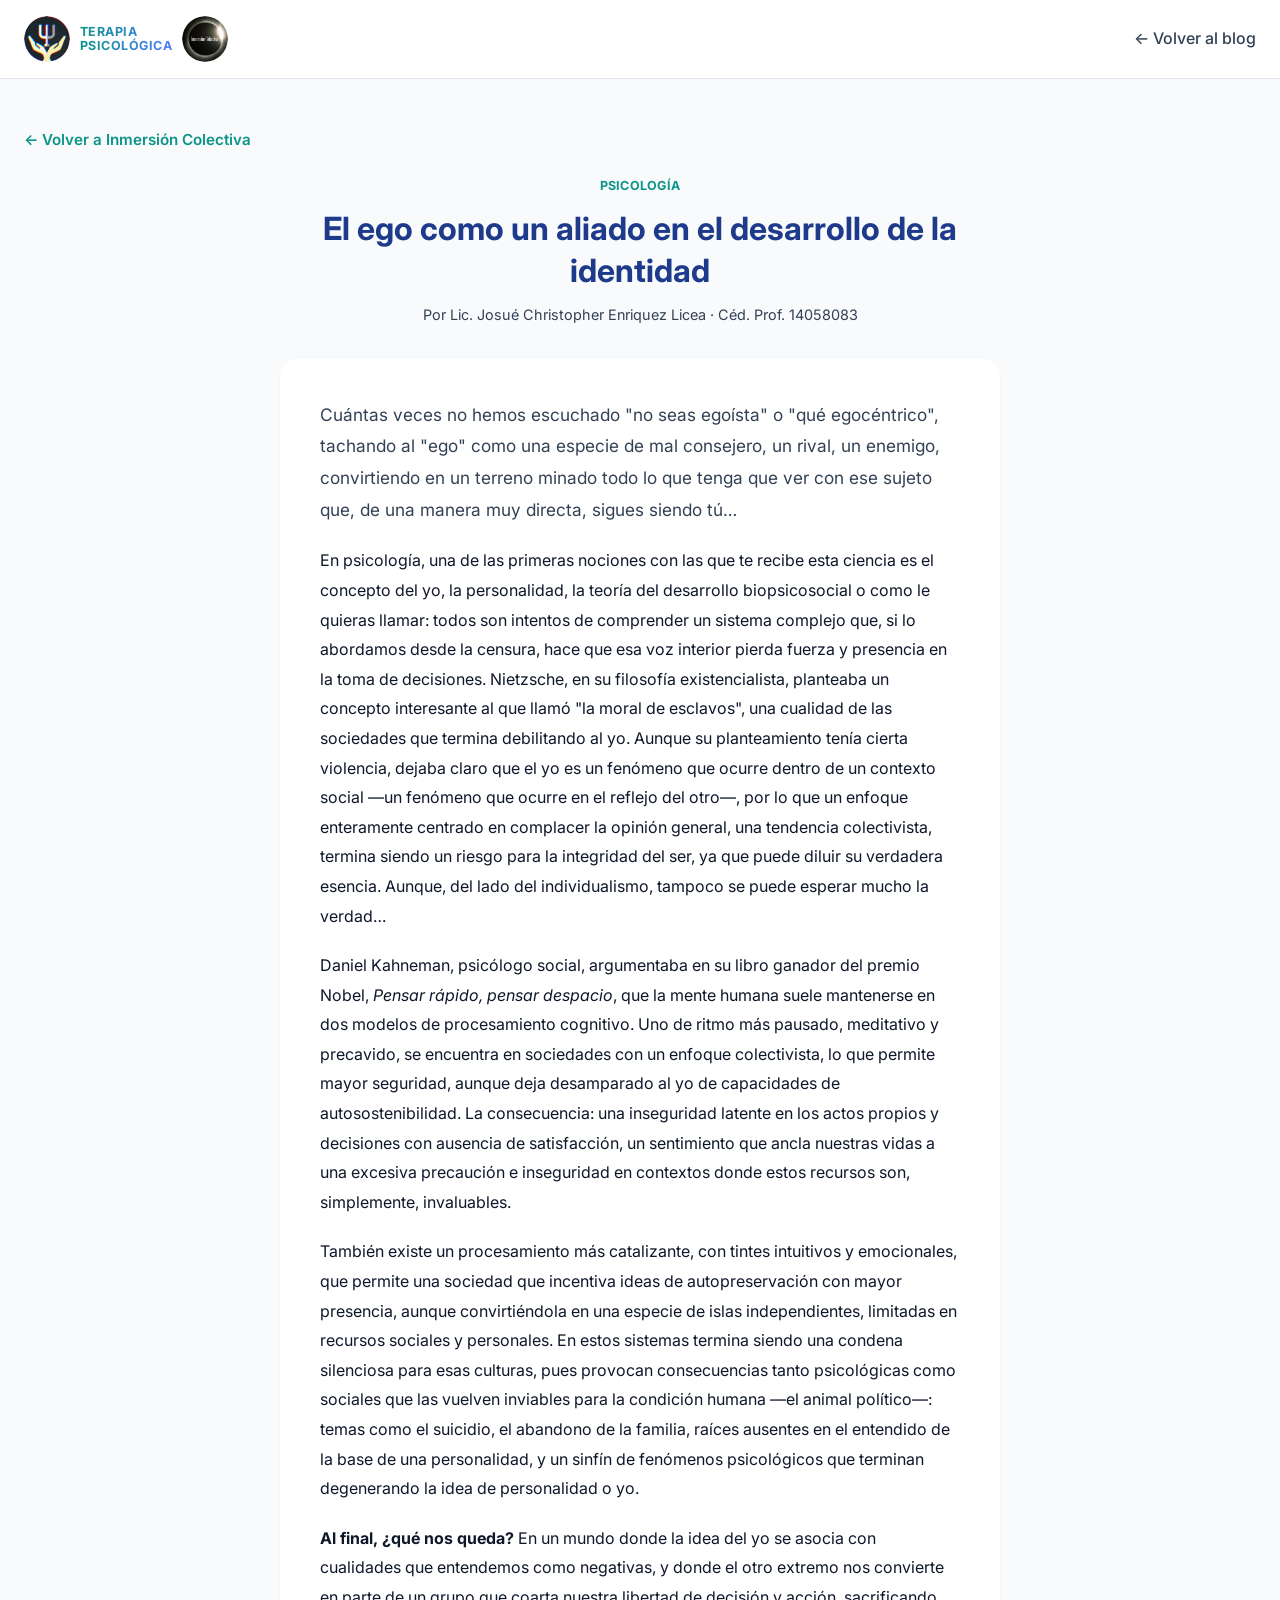
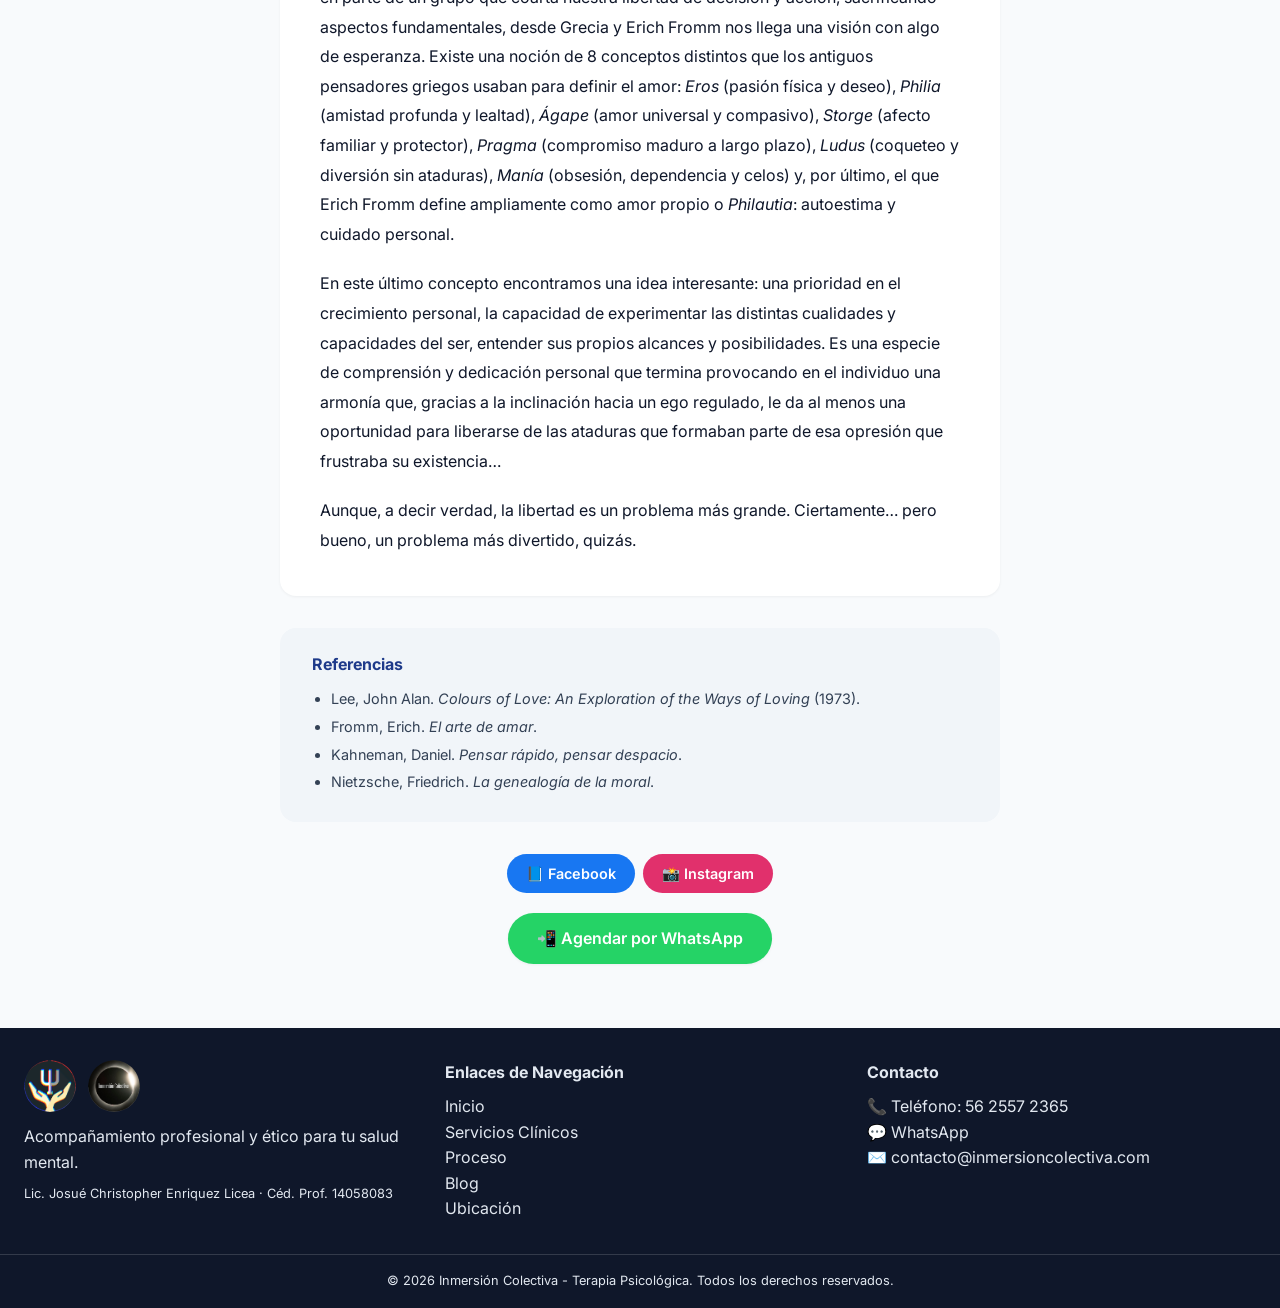
==== blog/el-ego-como-aliado-en-la-identidad.html @ 31e8c6cd "Blog: primer articulo y redes sociales (Instagram, Facebook)" ====
<!DOCTYPE html>
<html lang="es">
<head>
  <meta charset="UTF-8">
  <meta name="viewport" content="width=device-width, initial-scale=1.0, viewport-fit=cover">

  <script>
  (function () {
      try {
          var KEY = "ic_theme";
          var ORDER = ["light", "dark", "auto"];
          var stored = localStorage.getItem(KEY);
          var pref = ORDER.indexOf(stored) !== -1 ? stored : "auto";
          var effective = pref === "auto"
              ? (window.matchMedia && window.matchMedia("(prefers-color-scheme: light)").matches ? "light" : "dark")
              : pref;
          document.documentElement.setAttribute("data-theme", effective);
          document.documentElement.setAttribute("data-theme-pref", pref);
      } catch (e) { /* almacenamiento no disponible: se queda con el claro por defecto */ }
  })();
  </script>

  <title>El ego como un aliado en el desarrollo de la identidad | Inmersión Colectiva</title>
  <link rel="icon" href="/favicon.ico" sizes="any">
  <link rel="icon" type="image/png" sizes="16x16" href="../assets/img/favicon-16x16.png">
  <link rel="icon" type="image/png" sizes="32x32" href="../assets/img/favicon-32x32.png">
  <link rel="icon" type="image/png" sizes="48x48" href="../assets/img/favicon-48x48.png">
  <link rel="apple-touch-icon" sizes="180x180" href="../assets/img/apple-touch-icon.png">
  <meta name="description" content="El ego como un aliado en el desarrollo de la identidad: un recorrido por Nietzsche, Kahneman y Erich Fromm sobre el equilibrio entre el yo y el otro, por Lic. Josué Christopher Enriquez Licea.">
  <meta name="keywords" content="psicologia, ego, identidad, salud mental, Inmersion Colectiva, Tultitlan">
  <meta name="author" content="Lic. Josué Christopher Enriquez Licea">

  <link rel="preconnect" href="https://fonts.googleapis.com">
  <link rel="preconnect" href="https://fonts.gstatic.com" crossorigin>
  <link href="https://fonts.googleapis.com/css2?family=Inter:opsz,wght@14..32,300;14..32,400;14..32,600;14..32,700;14..32,800&display=swap" rel="stylesheet">

  <link rel="stylesheet" href="../assets/css/style.css">
</head>
<body>

  <header class="landing-header">
    <div class="container header-flex">
      <div class="logo-container">
        <img src="../assets/img/logo-terapia-psicologica.png" alt="Inmersión Colectiva" class="logo-icon logo-icon-hands">
        <span class="logo-text-terapia">TERAPIA<br>PSICOLÓGICA</span>
        <img src="../assets/img/logo-inmersion-colectiva.png" alt="Inmersión Colectiva" class="logo-icon logo-icon-eclipse">
      </div>
      <nav>
        <ul class="nav-links" style="position:static; flex-direction:row; background:transparent; box-shadow:none; padding:0;">
          <li><a href="../index.html#blog" class="nav-link">← Volver al blog</a></li>
        </ul>
      </nav>
    </div>
  </header>

  <main>
    <section class="article-section">
      <div class="container">
        <a href="../index.html#blog" class="article-back">← Volver a Inmersión Colectiva</a>

        <div class="article-header">
          <span class="blog-card-tag">Psicología</span>
          <h1>El ego como un aliado en el desarrollo de la identidad</h1>
          <p class="article-meta">Por Lic. Josué Christopher Enriquez Licea · Céd. Prof. 14058083</p>
        </div>

        <div class="article-body">
          <p class="article-lead">Cuántas veces no hemos escuchado "no seas egoísta" o "qué egocéntrico", tachando al "ego" como una especie de mal consejero, un rival, un enemigo, convirtiendo en un terreno minado todo lo que tenga que ver con ese sujeto que, de una manera muy directa, sigues siendo tú…</p>

          <p>En psicología, una de las primeras nociones con las que te recibe esta ciencia es el concepto del yo, la personalidad, la teoría del desarrollo biopsicosocial o como le quieras llamar: todos son intentos de comprender un sistema complejo que, si lo abordamos desde la censura, hace que esa voz interior pierda fuerza y presencia en la toma de decisiones. Nietzsche, en su filosofía existencialista, planteaba un concepto interesante al que llamó "la moral de esclavos", una cualidad de las sociedades que termina debilitando al yo. Aunque su planteamiento tenía cierta violencia, dejaba claro que el yo es un fenómeno que ocurre dentro de un contexto social —un fenómeno que ocurre en el reflejo del otro—, por lo que un enfoque enteramente centrado en complacer la opinión general, una tendencia colectivista, termina siendo un riesgo para la integridad del ser, ya que puede diluir su verdadera esencia. Aunque, del lado del individualismo, tampoco se puede esperar mucho la verdad…</p>

          <p>Daniel Kahneman, psicólogo social, argumentaba en su libro ganador del premio Nobel, <em>Pensar rápido, pensar despacio</em>, que la mente humana suele mantenerse en dos modelos de procesamiento cognitivo. Uno de ritmo más pausado, meditativo y precavido, se encuentra en sociedades con un enfoque colectivista, lo que permite mayor seguridad, aunque deja desamparado al yo de capacidades de autosostenibilidad. La consecuencia: una inseguridad latente en los actos propios y decisiones con ausencia de satisfacción, un sentimiento que ancla nuestras vidas a una excesiva precaución e inseguridad en contextos donde estos recursos son, simplemente, invaluables.</p>

          <p>También existe un procesamiento más catalizante, con tintes intuitivos y emocionales, que permite una sociedad que incentiva ideas de autopreservación con mayor presencia, aunque convirtiéndola en una especie de islas independientes, limitadas en recursos sociales y personales. En estos sistemas termina siendo una condena silenciosa para esas culturas, pues provocan consecuencias tanto psicológicas como sociales que las vuelven inviables para la condición humana —el animal político—: temas como el suicidio, el abandono de la familia, raíces ausentes en el entendido de la base de una personalidad, y un sinfín de fenómenos psicológicos que terminan degenerando la idea de personalidad o yo.</p>

          <p><strong>Al final, ¿qué nos queda?</strong> En un mundo donde la idea del yo se asocia con cualidades que entendemos como negativas, y donde el otro extremo nos convierte en parte de un grupo que coarta nuestra libertad de decisión y acción, sacrificando aspectos fundamentales, desde Grecia y Erich Fromm nos llega una visión con algo de esperanza. Existe una noción de 8 conceptos distintos que los antiguos pensadores griegos usaban para definir el amor: <em>Eros</em> (pasión física y deseo), <em>Philia</em> (amistad profunda y lealtad), <em>Ágape</em> (amor universal y compasivo), <em>Storge</em> (afecto familiar y protector), <em>Pragma</em> (compromiso maduro a largo plazo), <em>Ludus</em> (coqueteo y diversión sin ataduras), <em>Manía</em> (obsesión, dependencia y celos) y, por último, el que Erich Fromm define ampliamente como amor propio o <em>Philautia</em>: autoestima y cuidado personal.</p>

          <p>En este último concepto encontramos una idea interesante: una prioridad en el crecimiento personal, la capacidad de experimentar las distintas cualidades y capacidades del ser, entender sus propios alcances y posibilidades. Es una especie de comprensión y dedicación personal que termina provocando en el individuo una armonía que, gracias a la inclinación hacia un ego regulado, le da al menos una oportunidad para liberarse de las ataduras que formaban parte de esa opresión que frustraba su existencia…</p>

          <p>Aunque, a decir verdad, la libertad es un problema más grande. Ciertamente… pero bueno, un problema más divertido, quizás.</p>
        </div>

        <div class="article-references">
          <h2>Referencias</h2>
          <ul>
            <li>Lee, John Alan. <em>Colours of Love: An Exploration of the Ways of Loving</em> (1973).</li>
            <li>Fromm, Erich. <em>El arte de amar</em>.</li>
            <li>Kahneman, Daniel. <em>Pensar rápido, pensar despacio</em>.</li>
            <li>Nietzsche, Friedrich. <em>La genealogía de la moral</em>.</li>
          </ul>
        </div>

        <div class="article-cta">
          <div class="social-hero-buttons" style="display:flex; gap:0.5rem; flex-wrap:wrap; justify-content:center; margin-bottom:1.25rem;">
            <a href="https://www.facebook.com/profile.php?id=100068959985123" class="btn btn-social btn-fb" target="_blank">📘 Facebook</a>
            <a href="https://www.instagram.com/christhh1/" class="btn btn-social btn-ig" target="_blank">📸 Instagram</a>
          </div>
          <a href="https://wa.me/525625572365?text=Hola,%20leí%20el%20artículo%20sobre%20el%20ego%20y%20la%20identidad%20y%20quiero%20agendar%20una%20sesión." class="btn btn-primary" target="_blank">📲 Agendar por WhatsApp</a>
        </div>
      </div>
    </section>
  </main>

  <footer class="landing-footer">
    <div class="container footer-grid">
      <div>
        <div class="footer-logo-lockup">
          <img src="../assets/img/logo-terapia-psicologica.png" alt="Terapia Psicológica" class="logo-icon logo-icon-hands">
          <img src="../assets/img/logo-inmersion-colectiva.png" alt="Inmersión Colectiva" class="logo-icon logo-icon-eclipse">
        </div>
        <p>Acompañamiento profesional y ético para tu salud mental.</p>
        <p class="footer-credential">Lic. Josué Christopher Enriquez Licea &middot; Céd. Prof. 14058083</p>
      </div>
      <div>
        <h4>Enlaces de Navegación</h4>
        <ul>
          <li><a href="../index.html#inicio">Inicio</a></li>
          <li><a href="../index.html#servicios">Servicios Clínicos</a></li>
          <li><a href="../index.html#proceso">Proceso</a></li>
          <li><a href="../index.html#blog">Blog</a></li>
          <li><a href="../index.html#ubicacion">Ubicación</a></li>
        </ul>
      </div>
      <div>
        <h4>Contacto</h4>
        <p>📞 Teléfono: 56 2557 2365<br>💬 <a href="https://wa.me/525625572365" target="_blank">WhatsApp</a><br>✉️ contacto@inmersioncolectiva.com</p>
      </div>
    </div>
    <div class="footer-bottom">
      <p>© 2026 Inmersión Colectiva - Terapia Psicológica. Todos los derechos reservados.</p>
    </div>
  </footer>

</body>
</html>
---- assets/css/style.css ----
/* ============================================
   INMERSIÓN COLECTIVA - CONFIGURACIÓN ADAPTADA
   ============================================ */
:root {
  --primary: #1e3a8a;       /* Azul Clínico / Estabilidad */
  --primary-text: #1e3a8a;
  --primary-dark: #0f2b5e;
  --secondary: #0d9488;     /* Turquesa / Sanación y Enfoque */
  --accent: #f59e0b;
  --gray-50: #f8fafc;
  --gray-100: #f1f5f9;
  --gray-200: #e2e8f0;
  --gray-700: #334155;
  --gray-900: #0f172a;
  --white: #ffffff;

  /* Variables semánticas: cambian según el tema */
  --bg-page: var(--gray-50);
  --bg-surface: var(--white);
  --bg-surface-alt: var(--gray-100);
  --border-color: var(--gray-200);
  --text-primary: var(--gray-900);
  --text-muted: var(--gray-700);
  --header-bg: rgba(255, 255, 255, 0.95);
  --location-map-bg: var(--gray-200);
  --hero-gradient: linear-gradient(135deg, #eef2ff 0%, #e0f2fe 100%);

  --shadow-sm: 0 1px 3px rgba(0,0,0,0.05);
  --shadow-md: 0 4px 12px rgba(0,0,0,0.08);
  --shadow-lg: 0 10px 25px rgba(0,0,0,0.1);
  --radius: 1rem;

  /* Fijas: el footer siempre se ve oscuro, sin importar el tema */
  --footer-bg: #0f172a;
  --footer-text: #e2e8f0;
  --footer-text-muted: #94a3b8;
  --footer-border: rgba(255, 255, 255, 0.15);
}

:root[data-theme="dark"] {
  --bg-page: #0b1220;
  --bg-surface: #161f30;
  --bg-surface-alt: #1c2740;
  --border-color: #2b3a55;
  --text-primary: #e6ebf5;
  --text-muted: #a3b0c7;
  --header-bg: rgba(11, 18, 32, 0.92);
  --location-map-bg: #1c2740;
  --hero-gradient: linear-gradient(135deg, #172037 0%, #0b1220 100%);
  --primary-text: #7ea3ff;

  --shadow-sm: 0 1px 3px rgba(0,0,0,0.3);
  --shadow-md: 0 4px 12px rgba(0,0,0,0.35);
  --shadow-lg: 0 10px 25px rgba(0,0,0,0.45);
}

* {
  margin: 0;
  padding: 0;
  box-sizing: border-box;
}

html {
  scroll-behavior: smooth;
}

body {
  font-family: 'Inter', sans-serif;
  background: var(--bg-page);
  color: var(--text-primary);
  line-height: 1.6;
  transition: background-color 0.2s ease, color 0.2s ease;
}

.container {
  max-width: 1280px;
  margin: 0 auto;
  padding: 0 24px;
}

/* Header */
.landing-header {
  position: sticky;
  top: 0;
  background: var(--header-bg);
  backdrop-filter: blur(12px);
  z-index: 100;
  border-bottom: 1px solid var(--border-color);
  padding: 1rem 0;
}

.header-flex {
  display: flex;
  justify-content: space-between;
  align-items: center;
  flex-wrap: wrap;
  gap: 1rem;
}

/* Logotipo del cliente: icono de manos+Ψ + texto + sello circular del eclipse */
.logo-container {
  display: flex;
  align-items: center;
  gap: 0.6rem;
}

.logo-icon {
  border-radius: 50%;
  object-fit: cover;
  flex-shrink: 0;
}

.logo-icon-hands,
.logo-icon-eclipse {
  width: 46px;
  height: 46px;
}

.logo-text-terapia {
  font-weight: 700;
  font-size: 0.78rem;
  line-height: 1.15;
  letter-spacing: 0.5px;
  background: linear-gradient(90deg, #0d9488, #4f7cff);
  -webkit-background-clip: text;
  background-clip: text;
  color: transparent;
  white-space: nowrap;
}

nav {
  display: flex;
  align-items: center;
}

.nav-links {
  display: flex;
  align-items: center;
  flex-wrap: wrap;
  gap: 0.25rem;
  list-style: none;
}

.nav-link {
  margin-left: 1.5rem;
  text-decoration: none;
  color: var(--text-muted);
  font-weight: 500;
  transition: color 0.2s;
}

.nav-link:hover {
  color: var(--secondary);
}

/* Botón hamburguesa (solo visible en móvil) */
.nav-toggle {
  display: none;
  flex-direction: column;
  align-items: center;
  justify-content: center;
  gap: 5px;
  width: 42px;
  height: 42px;
  background: var(--bg-surface-alt);
  border: 1px solid var(--border-color);
  border-radius: 10px;
  cursor: pointer;
  padding: 0;
  transition: background-color 0.2s ease, border-color 0.2s ease;
}

.nav-toggle:hover {
  border-color: var(--secondary);
}

.nav-toggle[aria-expanded="true"] {
  border-color: var(--secondary);
}

.nav-toggle span {
  display: block;
  width: 20px;
  height: 2px;
  background: var(--text-primary);
  border-radius: 2px;
  transition: transform 0.25s ease, opacity 0.2s ease;
}

.nav-toggle[aria-expanded="true"] span:nth-child(1) {
  transform: translateY(7px) rotate(45deg);
}
.nav-toggle[aria-expanded="true"] span:nth-child(2) {
  opacity: 0;
}
.nav-toggle[aria-expanded="true"] span:nth-child(3) {
  transform: translateY(-7px) rotate(-45deg);
}

/* Selector de idioma */
.lang-selector {
  white-space: nowrap;
  display: flex;
  align-items: center;
  gap: 8px;
  margin-left: 1.5rem;
}

.lang-btn {
  background: none;
  border: none;
  color: var(--text-muted);
  cursor: pointer;
  font-family: inherit;
  font-weight: bold;
  font-size: 0.85rem;
  padding: 0 4px;
  transition: color 0.2s;
}

.lang-btn.is-active {
  color: var(--secondary);
}

.lang-btn:hover {
  color: var(--secondary);
}

.lang-divider {
  color: var(--border-color);
  font-size: 0.85rem;
}

/* Selector de tema (claro / oscuro / automático) */
.theme-selector {
  display: flex;
  align-items: center;
  margin-left: 1rem;
}

.theme-toggle {
  display: inline-flex;
  align-items: center;
  justify-content: center;
  width: 30px;
  height: 30px;
  padding: 0;
  background: var(--bg-surface-alt);
  border: 1px solid var(--border-color);
  border-radius: 8px;
  color: var(--text-muted);
  cursor: pointer;
  transition: color 0.2s, border-color 0.2s, background-color 0.2s;
}

.theme-toggle:hover {
  color: var(--secondary);
  border-color: var(--secondary);
}

.theme-toggle svg {
  width: 16px;
  height: 16px;
  pointer-events: none;
}

.theme-toggle .icon-auto,
.theme-toggle .icon-light,
.theme-toggle .icon-dark {
  display: none;
}

.theme-toggle[data-theme-state="auto"] .icon-auto,
.theme-toggle[data-theme-state="light"] .icon-light,
.theme-toggle[data-theme-state="dark"] .icon-dark {
  display: block;
}

/* Hero */
.hero {
  padding: 4rem 0;
  background: var(--hero-gradient);
}

.hero-grid {
  display: grid;
  grid-template-columns: 1fr 1fr;
  gap: 3rem;
  align-items: center;
}

.hero-badge {
  display: inline-block;
  background: var(--secondary);
  color: white;
  padding: 0.25rem 0.75rem;
  border-radius: 99px;
  font-size: 0.8rem;
  font-weight: 600;
  margin-bottom: 1rem;
}

.hero-slogan {
  font-size: 1.15rem;
  font-style: italic;
  font-weight: 600;
  color: var(--secondary);
  margin-bottom: 0.75rem;
}

.hero-text h1 {
  font-size: 3rem;
  font-weight: 800;
  margin-bottom: 1rem;
  line-height: 1.2;
}

.highlight {
  color: var(--primary-text);
}

.hero-text p {
  font-size: 1.1rem;
  color: var(--text-muted);
  margin-bottom: 1.5rem;
}

.hero-buttons {
  display: flex;
  gap: 1rem;
  flex-wrap: wrap;
  margin-bottom: 1rem;
}

/* Estilos de botones estándar */
.btn {
  display: inline-block;
  padding: 0.8rem 1.8rem;
  border-radius: 99px;
  text-decoration: none;
  font-weight: 600;
  transition: all 0.2s;
  border: none;
}

.btn-primary {
  background: #25D366; /* Verde Oficial WhatsApp */
  color: white;
  box-shadow: var(--shadow-sm);
}

.btn-primary:hover {
  background: #128C7E;
  transform: translateY(-2px);
}

.btn-secondary {
  background: var(--primary);
  color: white;
}

.btn-secondary:hover {
  background: var(--primary-dark);
  transform: translateY(-2px);
}

.btn-outline {
  border: 2px solid var(--primary-text);
  color: var(--primary-text);
  background: transparent;
}

.btn-outline:hover {
  background: var(--primary-text);
  color: white;
}

.btn-small {
  padding: 0.5rem 1.2rem;
  font-size: 0.9rem;
  background: var(--primary);
  color: white;
  border-radius: 99px;
  text-decoration: none;
  display: inline-block;
}

/* Estilos para Botones Redes Sociales */
.btn-social {
  padding: 0.5rem 1.2rem;
  font-size: 0.9rem;
  color: white;
  border-radius: 99px;
}
.btn-fb { background: #1877F2; }
.btn-fb:hover { background: #145DBF; transform: translateY(-1px); }
.btn-ig { background: #E1306C; }
.btn-ig:hover { background: #B82354; transform: translateY(-1px); }

.trust-badges {
  display: flex;
  gap: 1.5rem;
  flex-wrap: wrap;
  font-size: 0.9rem;
  color: var(--text-muted);
}

.hero-image img {
  width: 100%;
  border-radius: var(--radius);
  box-shadow: var(--shadow-lg);
  height: auto;
}

/* Panel de marca temporal mientras no hay fotos reales del consultorio */
.hero-image-placeholder {
  display: flex;
  align-items: center;
  justify-content: center;
  background: linear-gradient(135deg, var(--primary), var(--secondary));
  border-radius: var(--radius);
  box-shadow: var(--shadow-lg);
  padding: 3rem;
}

.hero-image-placeholder img {
  width: 55%;
  max-width: 260px;
  border-radius: 50%;
  box-shadow: none;
}

/* Galería */
.gallery {
  padding: 4rem 0;
  background: var(--bg-surface);
}

.section-title {
  font-size: 2rem;
  font-weight: 700;
  margin-bottom: 2rem;
  text-align: center;
}

.gallery-grid {
  display: grid;
  grid-template-columns: repeat(auto-fit, minmax(200px, 1fr));
  gap: 1rem;
}

.gallery-grid img {
  width: 100%;
  height: 180px;
  object-fit: cover;
  border-radius: 0.75rem;
  transition: transform 0.2s;
  cursor: pointer;
}

.gallery-grid img:hover {
  transform: scale(1.02);
}

/* Servicios / Showcase */
.products-showcase {
  padding: 4rem 0;
  background: var(--bg-surface-alt);
}

.products-grid-landing {
  display: grid;
  grid-template-columns: repeat(auto-fit, minmax(280px, 1fr));
  gap: 1.5rem;
}

.product-card-landing {
  background: var(--bg-surface);
  padding: 1.5rem;
  border-radius: var(--radius);
  text-align: center;
  box-shadow: var(--shadow-sm);
  transition: transform 0.2s, box-shadow 0.2s;
}

.product-card-landing:hover {
  transform: translateY(-4px);
  box-shadow: var(--shadow-lg);
}

.product-icon {
  font-size: 3rem;
  margin-bottom: 1rem;
}

.product-card-landing h3 {
  margin-bottom: 0.5rem;
  color: var(--primary-text);
}

.product-card-mas {
  background: var(--bg-surface-alt);
  border: 1.5px dashed var(--secondary);
  box-shadow: none;
}

/* ¿Cómo es el proceso? */
.process-section {
  padding: 4rem 0;
  background: var(--bg-surface);
}

.process-grid {
  display: grid;
  grid-template-columns: repeat(auto-fit, minmax(220px, 1fr));
  gap: 1.5rem;
}

.process-card {
  text-align: center;
  padding: 1.5rem 1rem;
}

.process-icon {
  font-size: 2.5rem;
  margin-bottom: 0.75rem;
}

.process-card h3 {
  color: var(--primary-text);
  margin-bottom: 0.4rem;
  font-size: 1.05rem;
}

.process-card p {
  color: var(--text-muted);
  font-size: 0.92rem;
}

/* Blog y Noticias */
.blog-section {
  padding: 3rem 0 4rem;
  background: var(--bg-surface-alt);
}

.blog-placeholder {
  text-align: center;
  background: var(--bg-surface);
  border-radius: var(--radius);
  padding: 2.5rem 1.5rem;
  box-shadow: var(--shadow-sm);
  color: var(--text-muted);
  max-width: 560px;
  margin: 0 auto;
}

/* Tarjetas de artículos del blog */
.blog-grid {
  display: grid;
  grid-template-columns: repeat(auto-fit, minmax(280px, 1fr));
  gap: 1.5rem;
  max-width: 900px;
  margin: 0 auto;
}

.blog-card {
  background: var(--bg-surface);
  border-radius: var(--radius);
  padding: 1.75rem;
  box-shadow: var(--shadow-sm);
  transition: transform 0.2s, box-shadow 0.2s;
  display: flex;
  flex-direction: column;
  gap: 0.6rem;
}

.blog-card:hover {
  transform: translateY(-4px);
  box-shadow: var(--shadow-lg);
}

.blog-card-tag {
  font-size: 0.78rem;
  font-weight: 700;
  letter-spacing: 0.02em;
  color: var(--secondary);
  text-transform: uppercase;
}

.blog-card h3 {
  color: var(--primary-text);
  font-size: 1.15rem;
  line-height: 1.35;
}

.blog-card p {
  color: var(--text-muted);
  font-size: 0.95rem;
  line-height: 1.6;
  flex-grow: 1;
}

.blog-card-author {
  font-size: 0.82rem;
  color: var(--text-muted);
  opacity: 0.85;
}

.blog-card .btn-small {
  align-self: flex-start;
  margin-top: 0.25rem;
}

/* Página de artículo individual */
.article-section {
  padding: 3rem 0 4rem;
}

.article-back {
  display: inline-block;
  margin-bottom: 1.5rem;
  color: var(--secondary);
  text-decoration: none;
  font-weight: 600;
  font-size: 0.95rem;
}

.article-back:hover {
  text-decoration: underline;
}

.article-header {
  max-width: 720px;
  margin: 0 auto 2rem;
  text-align: center;
}

.article-header .blog-card-tag {
  display: block;
  margin-bottom: 0.75rem;
}

.article-header h1 {
  font-size: 2rem;
  line-height: 1.3;
  color: var(--primary-text);
  margin-bottom: 0.75rem;
}

.article-meta {
  color: var(--text-muted);
  font-size: 0.9rem;
}

.article-body {
  max-width: 720px;
  margin: 0 auto;
  background: var(--bg-surface);
  border-radius: var(--radius);
  box-shadow: var(--shadow-sm);
  padding: 2.5rem;
  line-height: 1.85;
  color: var(--text-primary);
}

.article-body p {
  margin-bottom: 1.25rem;
}

.article-body p:last-child {
  margin-bottom: 0;
}

.article-body .article-lead {
  font-size: 1.08rem;
  color: var(--text-muted);
}

.article-references {
  max-width: 720px;
  margin: 2rem auto 0;
  background: var(--bg-surface-alt);
  border-radius: var(--radius);
  padding: 1.5rem 2rem;
  font-size: 0.9rem;
  color: var(--text-muted);
}

.article-references h2 {
  font-size: 1rem;
  color: var(--primary-text);
  margin-bottom: 0.6rem;
}

.article-references ul {
  list-style: disc;
  padding-left: 1.2rem;
}

.article-references li {
  margin-bottom: 0.3rem;
}

.article-cta {
  max-width: 720px;
  margin: 2rem auto 0;
  text-align: center;
}

@media (max-width: 700px) {
  .article-body {
    padding: 1.75rem 1.25rem;
  }
  .article-header h1 {
    font-size: 1.5rem;
  }
}

/* Ubicación */
.location-section {
  padding: 4rem 0;
  background: var(--bg-surface);
}

.location-grid {
  display: grid;
  grid-template-columns: 1fr 1fr;
  gap: 2rem;
  align-items: stretch;
}

.address-card {
  background: var(--bg-surface-alt);
  padding: 1.5rem;
  border-radius: var(--radius);
  line-height: 1.8;
  height: 100%;
  display: flex;
  flex-direction: column;
}

.address-card .btn-small {
  margin-top: auto;
  align-self: flex-start;
}

.location-map {
  background: var(--location-map-bg);
  border-radius: var(--radius);
  overflow: hidden;
  min-height: 400px;
  height: 100%;
}

.location-map iframe {
  display: block;
  width: 100%;
  height: 100%;
  min-height: 400px;
}

/* Contacto CTA */
.contact-cta {
  padding: 3rem 1rem;
  background: linear-gradient(135deg, var(--primary), var(--primary-dark));
  color: white;
  text-align: center;
}

.cta-card {
  max-width: 700px;
  margin: 0 auto;
}

.cta-card h2 {
  font-size: 1.8rem;
  margin-bottom: 1rem;
}

.btn-wa-large {
  display: inline-block;
  background: #25D366;
  color: white;
  padding: 1rem 2rem;
  border-radius: 99px;
  text-decoration: none;
  font-weight: bold;
  font-size: 1.2rem;
  margin-top: 1rem;
  transition: transform 0.2s;
}

.btn-wa-large:hover {
  transform: scale(1.02);
}

/* Footer (siempre oscuro, no cambia con el tema) */
.landing-footer {
  background: var(--footer-bg);
  color: var(--footer-text);
  padding: 2rem 0 1rem;
}

.footer-logo-lockup {
  display: flex;
  align-items: center;
  gap: 0.75rem;
  margin-bottom: 0.75rem;
}

.footer-logo-lockup .logo-icon {
  width: 52px;
  height: 52px;
}

.footer-credential {
  font-size: 0.8rem;
  color: var(--footer-text-muted);
  margin-top: 0.5rem;
}

.footer-grid {
  display: grid;
  grid-template-columns: repeat(auto-fit, minmax(200px, 1fr));
  gap: 2rem;
  margin-bottom: 2rem;
}

.footer-grid h4 {
  color: var(--footer-text);
  margin-bottom: 0.5rem;
}

.footer-grid ul {
  list-style: none;
}

.footer-grid a,
.footer-grid p {
  color: var(--footer-text);
  text-decoration: none;
}

.footer-grid a:hover {
  color: var(--secondary);
}

.footer-bottom {
  text-align: center;
  padding-top: 1rem;
  border-top: 1px solid var(--footer-border);
  font-size: 0.8rem;
}

/* WhatsApp Flotante */
.whatsapp-float {
  position: fixed;
  bottom: 20px;
  right: 20px;
  background: #25D366;
  width: 60px;
  height: 60px;
  border-radius: 50%;
  display: flex;
  align-items: center;
  justify-content: center;
  box-shadow: var(--shadow-lg);
  transition: transform 0.2s;
  z-index: 1000;
}

.whatsapp-float:hover {
  transform: scale(1.05);
}

.text-center {
  text-align: center;
}

.location-info, .location-map {
  min-width: 0;
}

/* Responsive */
@media (max-width: 768px) {
  .hero-grid, .location-grid {
    grid-template-columns: 1fr;
  }
  .hero-text h1 {
    font-size: 2rem;
  }
  .nav-toggle {
    display: flex;
  }
  .nav-links {
    position: fixed;
    top: 78px;
    left: 0;
    right: 0;
    flex-direction: column;
    align-items: flex-start;
    gap: 4px;
    background: var(--bg-surface);
    border-bottom: 1px solid var(--border-color);
    padding: 10px 24px 20px;
    transform: translateY(-140%);
    opacity: 0;
    transition: transform 0.25s ease, opacity 0.25s ease, background-color 0.25s ease;
    z-index: 999;
  }
  .nav-links.is-open {
    transform: translateY(0);
    opacity: 1;
  }
  .nav-links li { width: 100%; padding: 8px 0; }
  .nav-link {
    margin-left: 0;
  }
  .lang-selector,
  .theme-selector {
    margin-left: 0;
  }
  .hero {
    padding: 2rem 0;
  }
  .section-title {
    font-size: 1.5rem;
  }
  .gallery-grid {
    grid-template-columns: repeat(auto-fit, minmax(150px, 1fr));
  }
  .location-map iframe {
    min-height: 300px;
  }
  .location-info {
    order: 2;
  }
  .location-map {
    order: 1;
    margin-bottom: 1rem;
  }
}

/* ============================================
   LIGHTBOX
   ============================================ */
.lightbox {
  display: none;
  position: fixed;
  top: 0;
  left: 0;
  width: 100%;
  height: 100%;
  background: rgba(0,0,0,0.9);
  z-index: 2000;
  justify-content: center;
  align-items: center;
  cursor: pointer;
}
.lightbox img {
  max-width: 90%;
  max-height: 90%;
  border-radius: 0.5rem;
  box-shadow: 0 0 30px rgba(0,0,0,0.5);
}
.lightbox .close-lightbox {
  position: absolute;
  top: 20px;
  right: 30px;
  color: white;
  font-size: 40px;
  font-weight: bold;
  cursor: pointer;
}
.lightbox .prev, .lightbox .next {
  position: absolute;
  top: 50%;
  transform: translateY(-50%);
  background: rgba(0,0,0,0.5);
  color: white;
  padding: 1rem;
  cursor: pointer;
  border-radius: 50%;
  user-select: none;
}
.lightbox .prev { left: 20px; }
.lightbox .next { right: 20px; }
.lightbox .counter {
  position: absolute;
  bottom: 20px;
  left: 0;
  right: 0;
  text-align: center;
  color: white;
  background: rgba(0,0,0,0.6);
  width: fit-content;
  margin: 0 auto;
  padding: 5px 12px;
  border-radius: 20px;
  font-size: 14px;
}
@media (max-width: 700px) {
  .lightbox .prev, .lightbox .next { padding: 0.5rem; font-size: 20px; }
  .lightbox .close-lightbox { top: 10px; right: 15px; font-size: 30px; }
}

/* Botón de aviso de privacidad en el footer */
.footer-bottom .link-button {
  background: none;
  border: none;
  padding: 0;
  color: var(--footer-text);
  text-decoration: underline;
  font: inherit;
  cursor: pointer;
}

.footer-bottom .link-button:hover {
  color: var(--secondary);
}

/* Modal de Aviso de Privacidad */
.modal-overlay {
  display: none;
  position: fixed;
  inset: 0;
  background: rgba(15,23,42,0.6);
  z-index: 3000;
  align-items: center;
  justify-content: center;
  padding: 1.5rem;
}

.modal-box {
  position: relative;
  background: var(--bg-surface);
  border-radius: var(--radius);
  max-width: 620px;
  width: 100%;
  max-height: 85vh;
  overflow-y: auto;
  padding: 2.5rem 2rem 2rem;
  box-shadow: var(--shadow-lg);
}

.modal-box h2 {
  color: var(--primary-text);
  font-size: 1.5rem;
  margin-bottom: 1rem;
}

.modal-body h3 {
  font-size: 1rem;
  color: var(--primary-text);
  margin: 1.25rem 0 0.4rem;
}

.modal-body p {
  color: var(--text-muted);
  line-height: 1.7;
  margin-bottom: 0.25rem;
}

.modal-body a {
  color: var(--primary-text);
}

.modal-close {
  position: absolute;
  top: 1rem;
  right: 1.25rem;
  background: transparent;
  border: none;
  font-size: 1.75rem;
  line-height: 1;
  color: var(--text-muted);
  cursor: pointer;
}

.modal-close:hover {
  color: var(--primary-text);
}

@media (max-width: 700px) {
  .modal-box { padding: 2rem 1.25rem 1.5rem; }
}
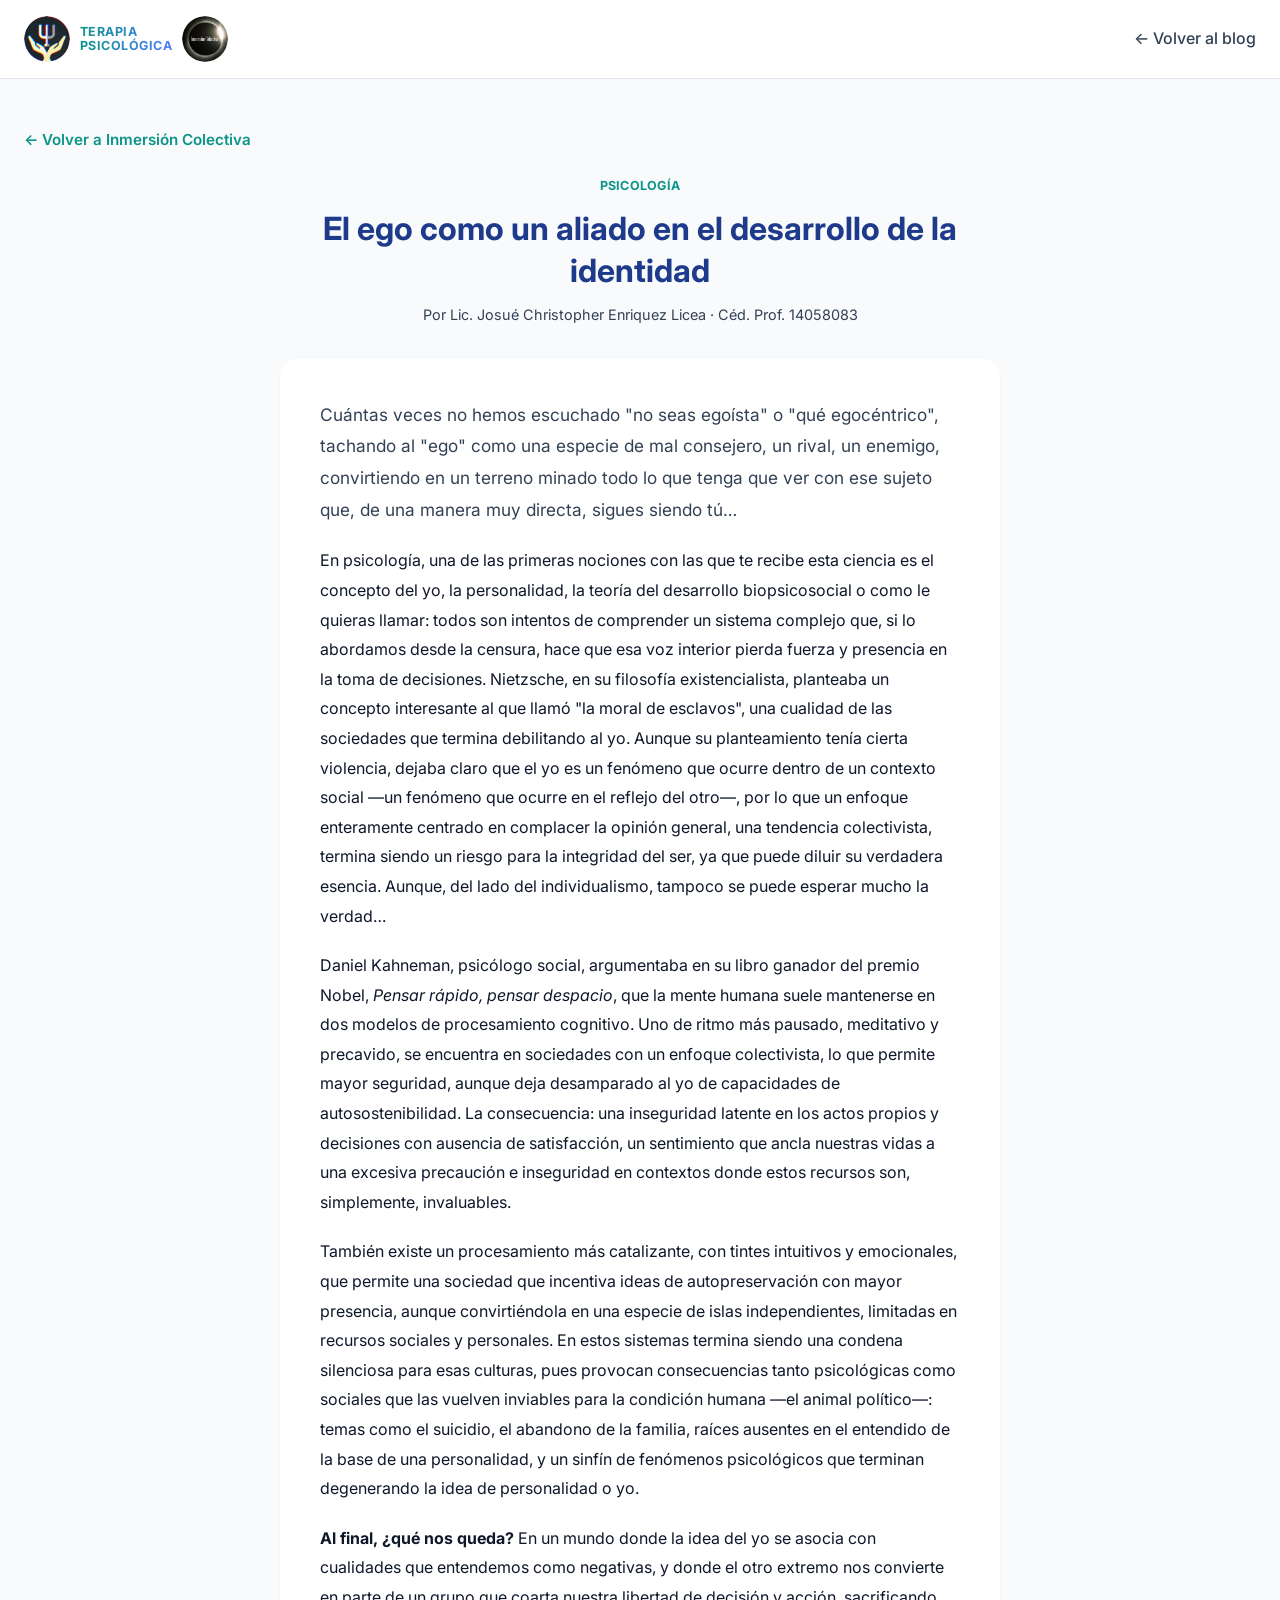
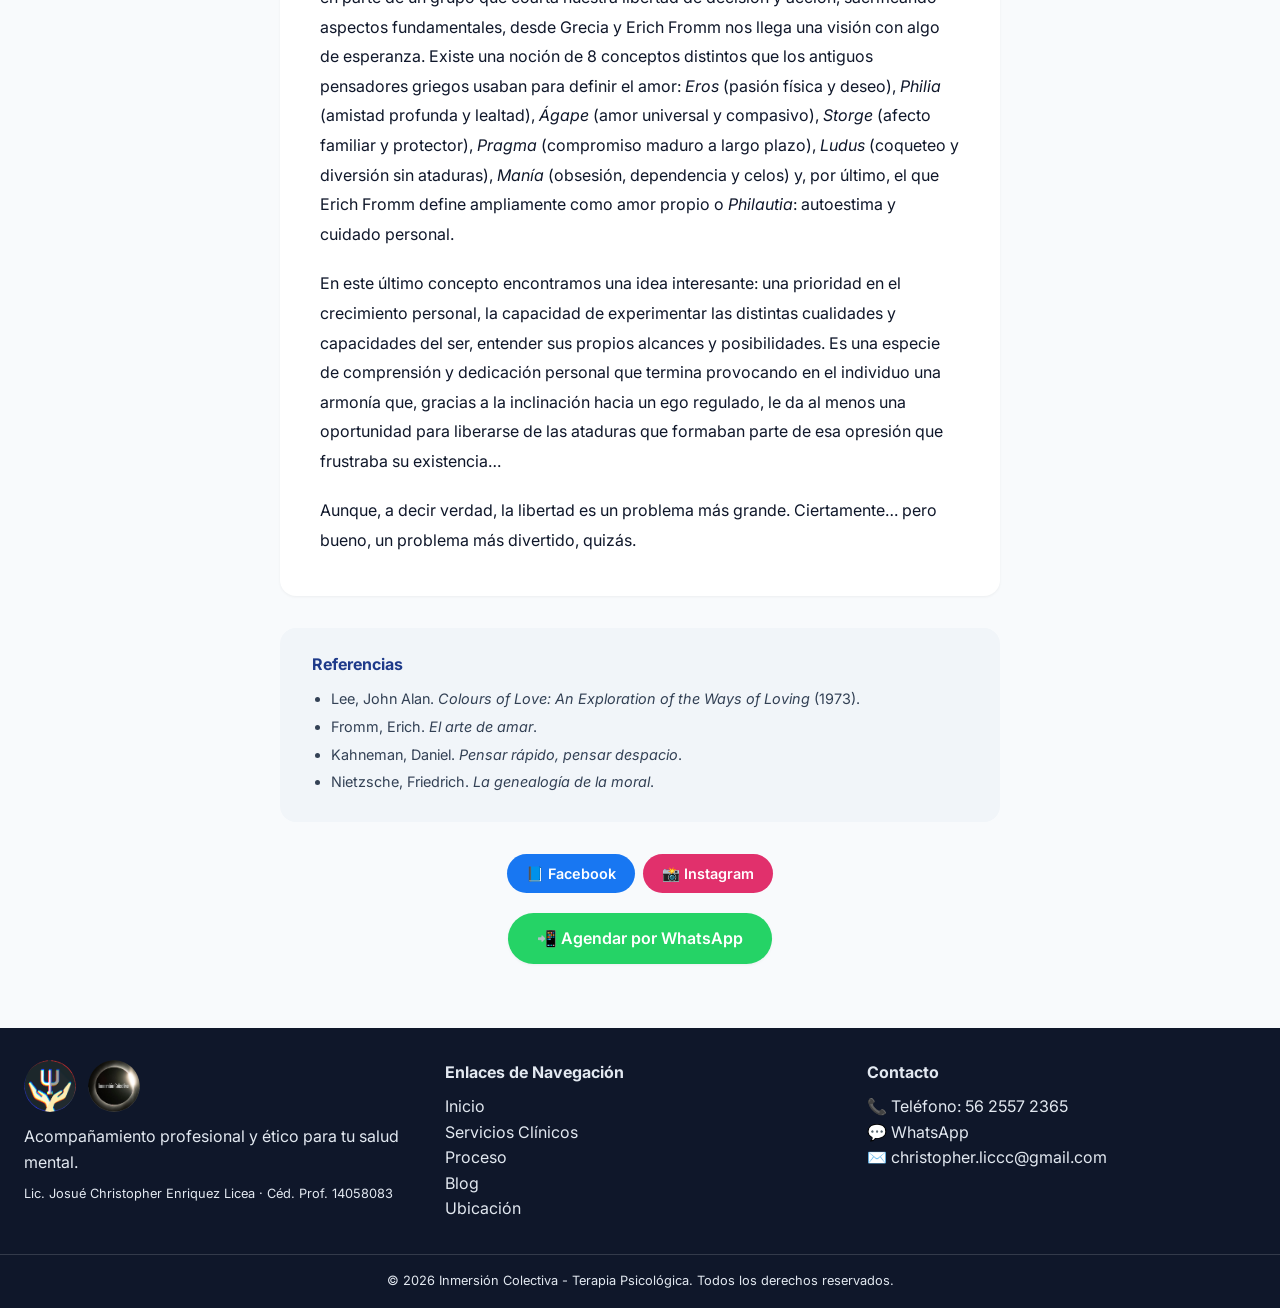
==== commit 94fb3cdd: "Agregar testimonios de pacientes y actualizar correo de contacto" ====
--- a/blog/el-ego-como-aliado-en-la-identidad.html
+++ b/blog/el-ego-como-aliado-en-la-identidad.html
@@ -123,7 +123,7 @@
       </div>
       <div>
         <h4>Contacto</h4>
-        <p>📞 Teléfono: 56 2557 2365<br>💬 <a href="https://wa.me/525625572365" target="_blank">WhatsApp</a><br>✉️ contacto@inmersioncolectiva.com</p>
+        <p>📞 Teléfono: 56 2557 2365<br>💬 <a href="https://wa.me/525625572365" target="_blank">WhatsApp</a><br>✉️ <a href="mailto:christopher.liccc@gmail.com">christopher.liccc@gmail.com</a></p>
       </div>
     </div>
     <div class="footer-bottom">
--- a/assets/css/style.css
+++ b/assets/css/style.css
@@ -537,6 +537,98 @@
   font-size: 0.92rem;
 }
 
+/* Testimonios */
+.testimonials-section {
+  padding: 4rem 0;
+  background: var(--bg-surface);
+}
+
+.testimonials-note {
+  text-align: center;
+  color: var(--text-muted);
+  font-size: 0.9rem;
+  max-width: 560px;
+  margin: -1.25rem auto 2.25rem;
+}
+
+.testimonials-grid {
+  display: grid;
+  grid-template-columns: repeat(auto-fit, minmax(280px, 1fr));
+  gap: 1.5rem;
+  align-items: start;
+}
+
+.testimonio-card {
+  background: var(--bg-surface-alt);
+  border-radius: var(--radius);
+  padding: 1.75rem 1.75rem 1.5rem;
+  box-shadow: var(--shadow-sm);
+  border-left: 3px solid var(--secondary);
+  transition: transform 0.2s, box-shadow 0.2s;
+}
+
+.testimonio-card:hover {
+  transform: translateY(-4px);
+  box-shadow: var(--shadow-lg);
+}
+
+.testimonio-mark {
+  display: block;
+  font-family: Georgia, "Times New Roman", serif;
+  font-size: 2.75rem;
+  line-height: 1;
+  color: var(--secondary);
+  opacity: 0.55;
+  margin-bottom: 0.25rem;
+}
+
+.testimonio-card blockquote {
+  margin: 0;
+  color: var(--text-primary);
+  font-size: 0.97rem;
+  line-height: 1.65;
+  font-style: italic;
+}
+
+.testimonio-more {
+  margin-top: 0.85rem;
+}
+
+.testimonio-more p {
+  color: var(--text-primary);
+  font-size: 0.97rem;
+  line-height: 1.65;
+  font-style: italic;
+  margin-top: 0.85rem;
+}
+
+.testimonio-more[hidden] {
+  display: none;
+}
+
+.testimonio-toggle {
+  display: inline-block;
+  background: none;
+  border: none;
+  color: var(--secondary);
+  font-weight: 700;
+  font-size: 0.88rem;
+  cursor: pointer;
+  padding: 0.75rem 0 0;
+  font-family: inherit;
+}
+
+.testimonio-toggle:hover {
+  text-decoration: underline;
+}
+
+.testimonio-card figcaption {
+  margin-top: 1rem;
+  color: var(--text-muted);
+  font-size: 0.82rem;
+  opacity: 0.85;
+}
+
 /* Blog y Noticias */
 .blog-section {
   padding: 3rem 0 4rem;
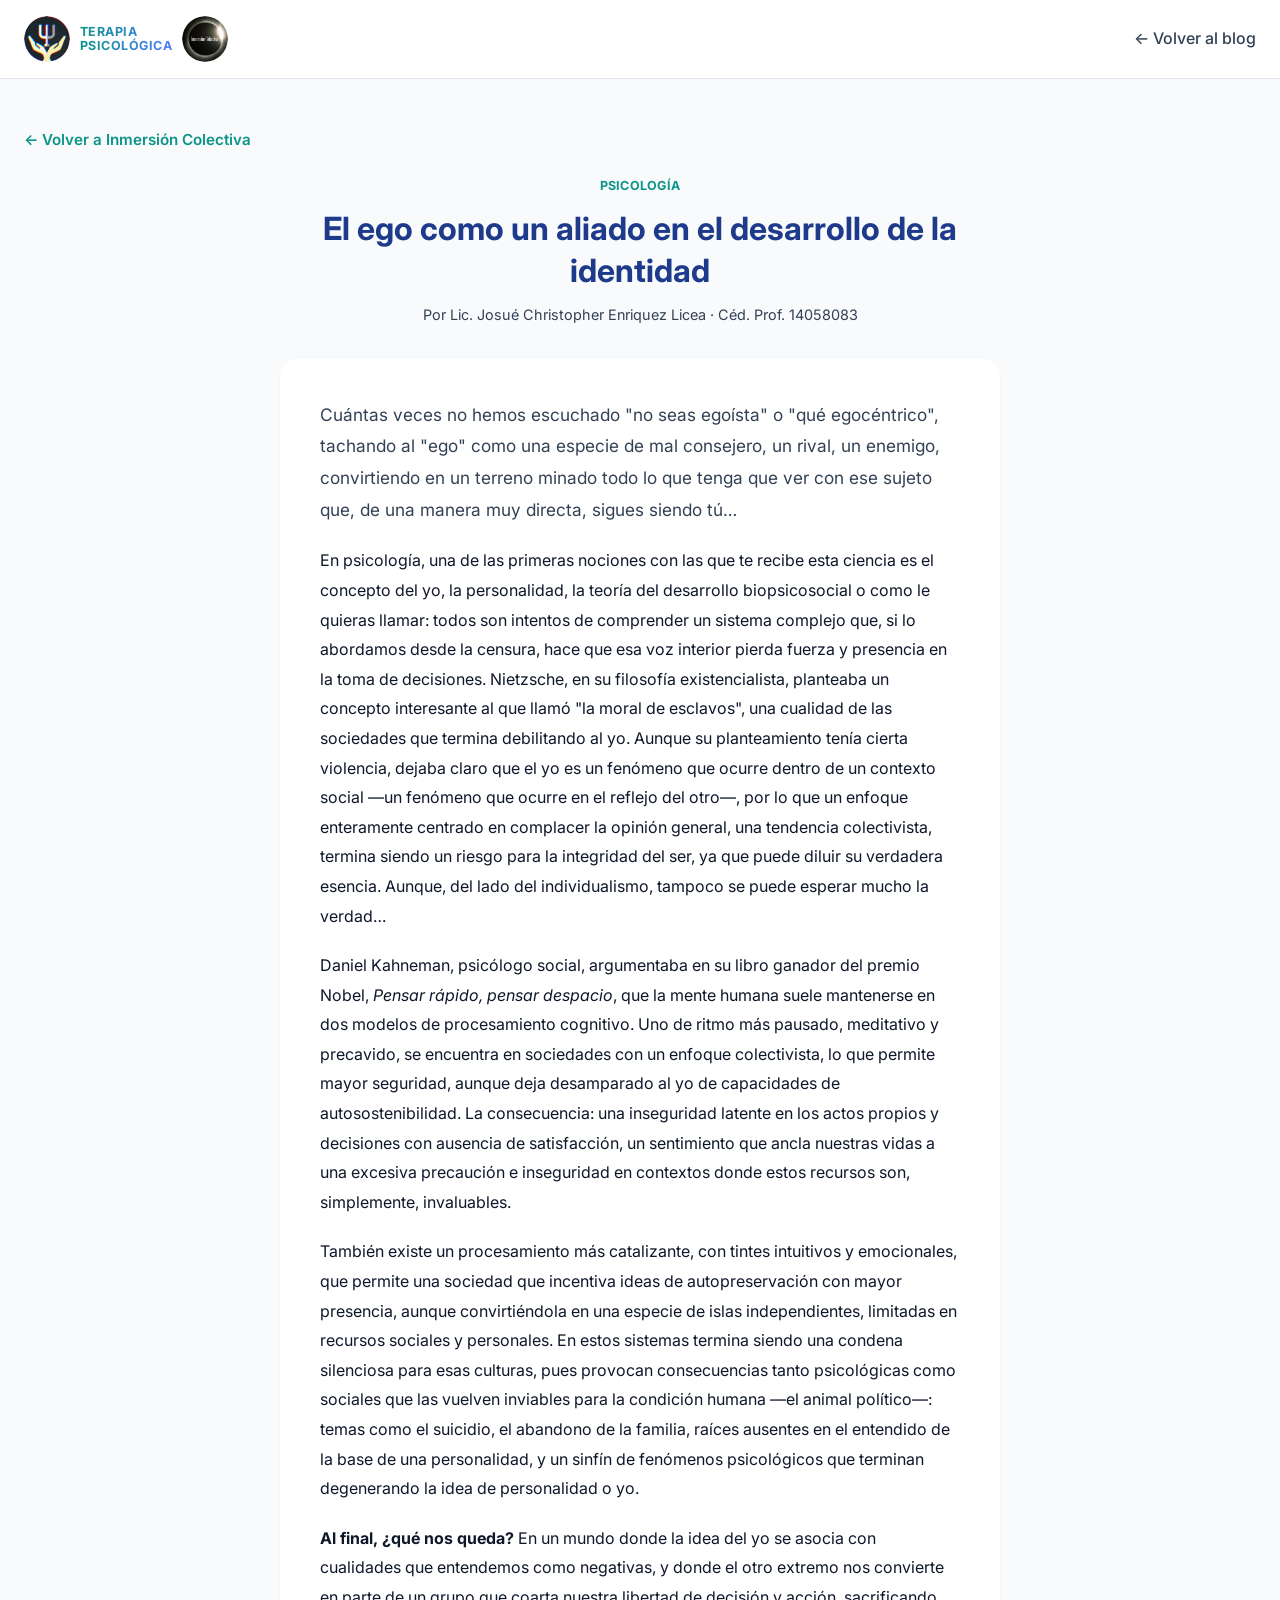
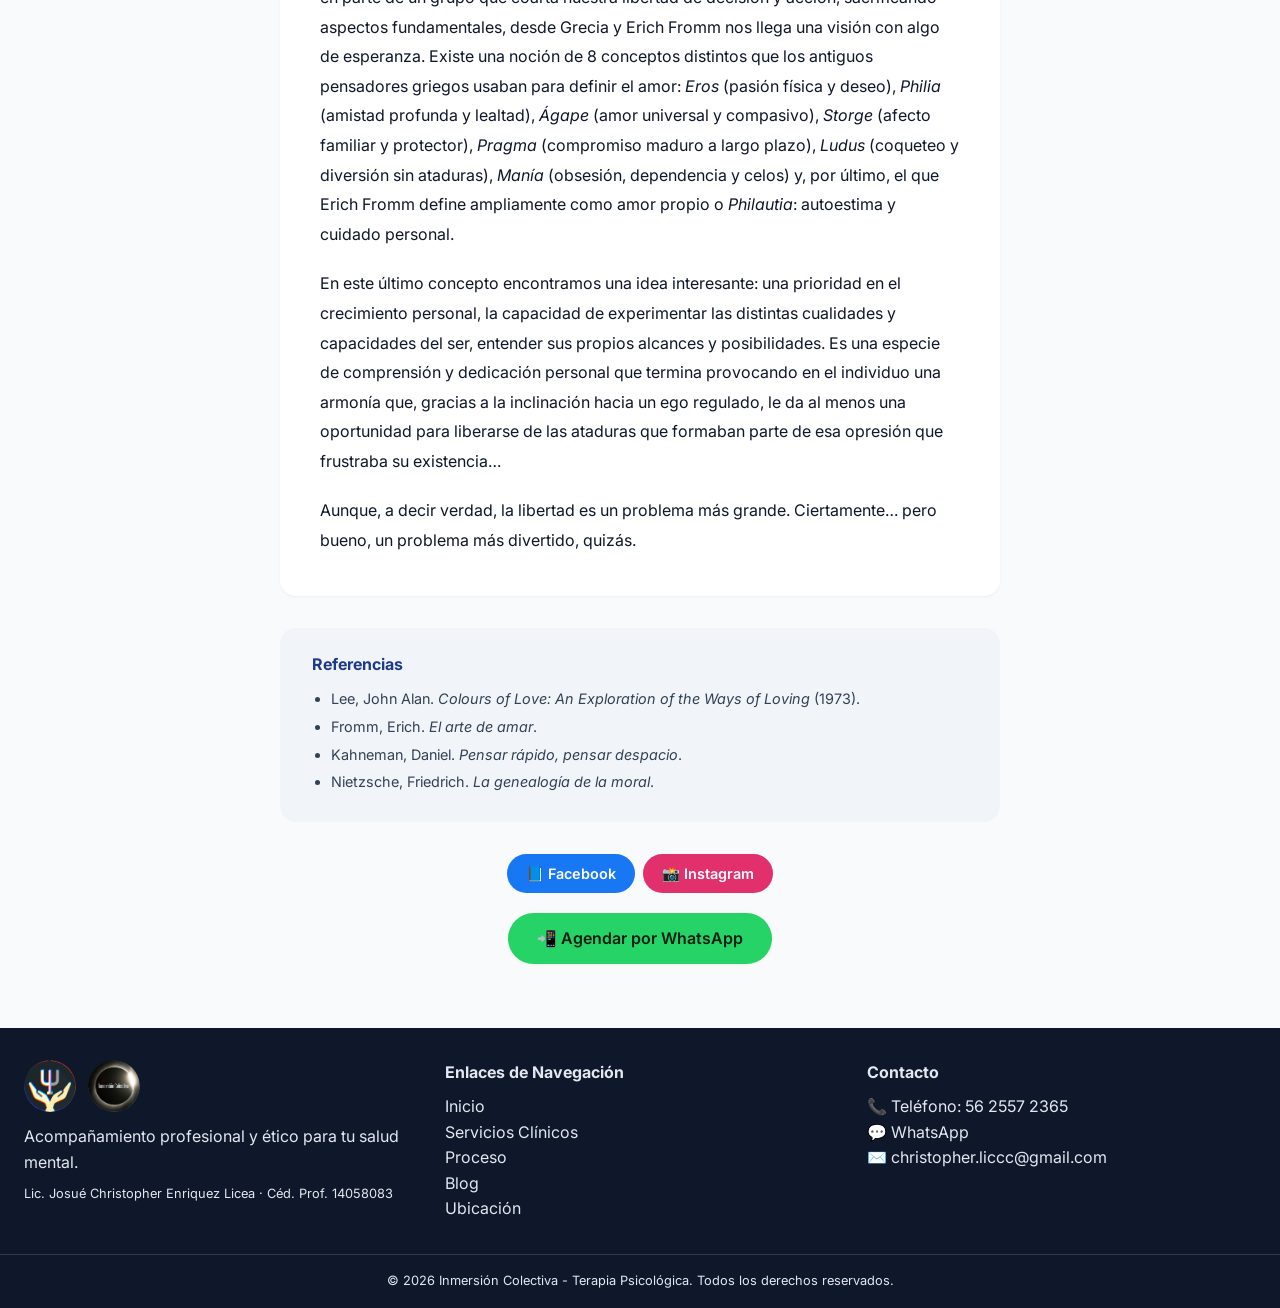
==== commit 6c7a2de7: "Arreglos de accesibilidad y Open Graph rescatados del portafolio" ====
--- a/blog/el-ego-como-aliado-en-la-identidad.html
+++ b/blog/el-ego-como-aliado-en-la-identidad.html
@@ -29,6 +29,34 @@
   <meta name="description" content="El ego como un aliado en el desarrollo de la identidad: un recorrido por Nietzsche, Kahneman y Erich Fromm sobre el equilibrio entre el yo y el otro, por Lic. Josué Christopher Enriquez Licea.">
   <meta name="keywords" content="psicologia, ego, identidad, salud mental, Inmersion Colectiva, Tultitlan">
   <meta name="author" content="Lic. Josué Christopher Enriquez Licea">
+
+  <link rel="canonical" href="https://inmersioncolectiva.lert.com.mx/blog/el-ego-como-aliado-en-la-identidad.html">
+
+  <!-- Open Graph: sin esto, al compartir el artículo por WhatsApp llegaba sin
+       título ni imagen de vista previa. -->
+  <meta property="og:type" content="article">
+  <meta property="og:site_name" content="Inmersión Colectiva">
+  <meta property="og:locale" content="es_MX">
+  <meta property="og:title" content="El ego como un aliado en el desarrollo de la identidad">
+  <meta property="og:description" content="Un recorrido por Nietzsche, Kahneman y Erich Fromm sobre el equilibrio entre el yo y el otro.">
+  <meta property="og:image" content="https://inmersioncolectiva.lert.com.mx/assets/img/logo-inmersion-colectiva.png">
+  <meta property="og:url" content="https://inmersioncolectiva.lert.com.mx/blog/el-ego-como-aliado-en-la-identidad.html">
+  <meta name="twitter:card" content="summary_large_image">
+  <meta name="twitter:title" content="El ego como un aliado en el desarrollo de la identidad">
+  <meta name="twitter:description" content="Un recorrido por Nietzsche, Kahneman y Erich Fromm sobre el equilibrio entre el yo y el otro.">
+  <meta name="twitter:image" content="https://inmersioncolectiva.lert.com.mx/assets/img/logo-inmersion-colectiva.png">
+
+  <script type="application/ld+json">
+  {
+    "@context": "https://schema.org",
+    "@type": "Article",
+    "headline": "El ego como un aliado en el desarrollo de la identidad",
+    "author": { "@type": "Person", "name": "Josué Christopher Enriquez Licea" },
+    "publisher": { "@type": "Organization", "name": "Inmersión Colectiva" },
+    "inLanguage": "es-MX",
+    "mainEntityOfPage": "https://inmersioncolectiva.lert.com.mx/blog/el-ego-como-aliado-en-la-identidad.html"
+  }
+  </script>
 
   <link rel="preconnect" href="https://fonts.googleapis.com">
   <link rel="preconnect" href="https://fonts.gstatic.com" crossorigin>
--- a/assets/css/style.css
+++ b/assets/css/style.css
@@ -345,7 +345,9 @@
 
 .btn-primary {
   background: #25D366; /* Verde Oficial WhatsApp */
-  color: white;
+  /* Texto oscuro, no blanco: sobre este verde el blanco daba 1.98:1 y
+     WCAG AA pide 4.5:1. Con #0b1f14 el contraste sube a ~9.4:1. */
+  color: #0b1f14;
   box-shadow: var(--shadow-sm);
 }
 
@@ -1176,3 +1178,14 @@
 @media (max-width: 700px) {
   .modal-box { padding: 2rem 1.25rem 1.5rem; }
 }
+
+/* Respeta a quien pidió menos movimiento en su sistema operativo. */
+@media (prefers-reduced-motion: reduce) {
+  html { scroll-behavior: auto; }
+  *, *::before, *::after {
+    animation-duration: 0.01ms !important;
+    animation-iteration-count: 1 !important;
+    transition-duration: 0.01ms !important;
+    scroll-behavior: auto !important;
+  }
+}
